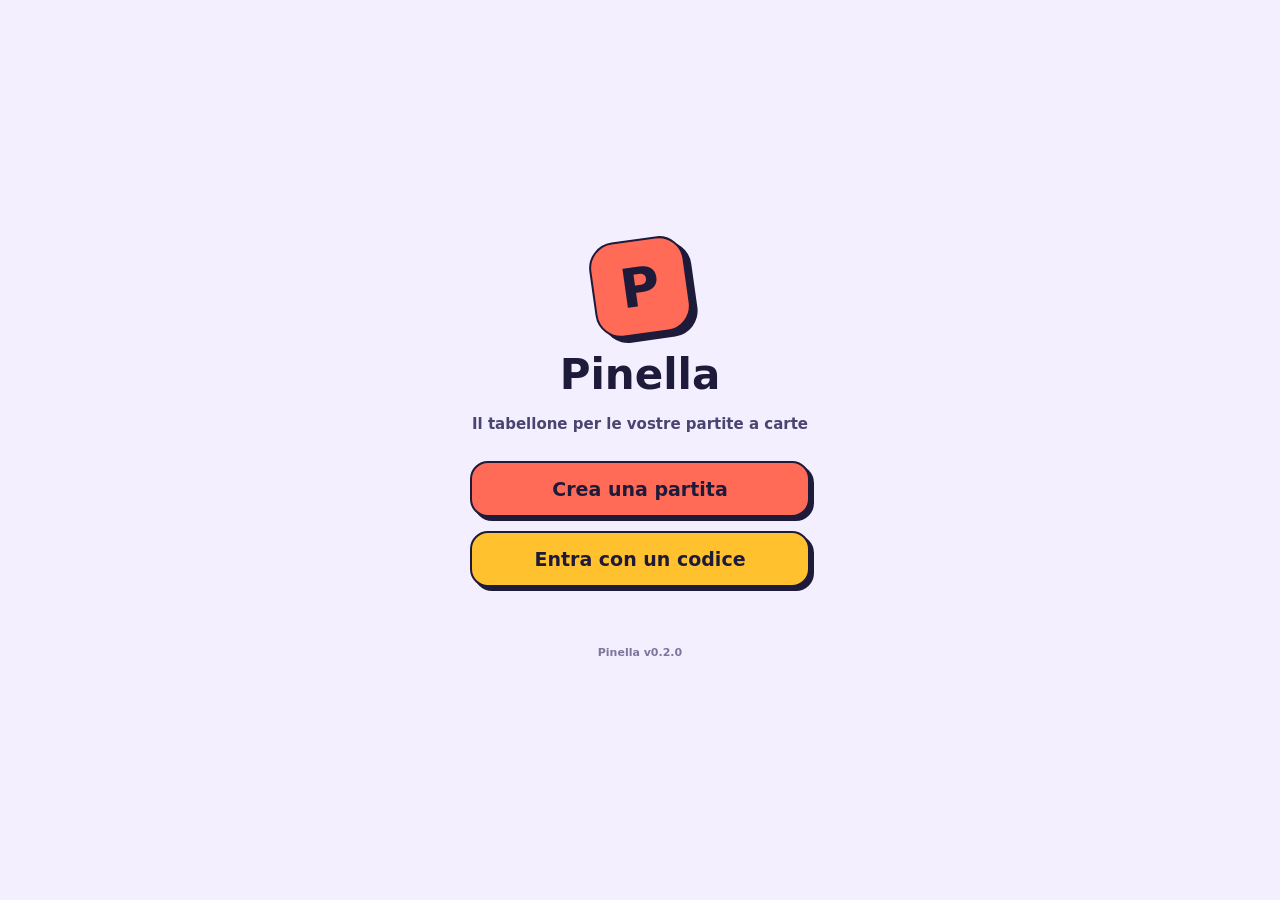
==== public/index.html @ 5d3e500c "Modalità 3 singoli e 4 singoli (#2) - Nuovi formati 3x1 e 4x1, accettati dalle API e proposti nella " ====
<!doctype html>
<html lang="it">
<head>
<meta charset="utf-8">
<meta name="viewport" content="width=device-width, initial-scale=1, viewport-fit=cover">
<meta http-equiv="Content-Security-Policy" content="default-src 'self'; script-src 'self'; style-src 'self' 'unsafe-inline' https://fonts.googleapis.com; font-src https://fonts.gstatic.com; img-src 'self' data:; connect-src 'self'; manifest-src 'self'; worker-src 'self'; base-uri 'self'; form-action 'none'; object-src 'none'">
<meta name="referrer" content="no-referrer">
<title>Pinella</title>
<meta name="description" content="Il tabellone per le partite a carte con amici e famiglia">
<meta name="theme-color" content="#F3EFFF">
<meta name="mobile-web-app-capable" content="yes">
<meta name="apple-mobile-web-app-capable" content="yes">
<meta name="apple-mobile-web-app-status-bar-style" content="default">
<meta name="apple-mobile-web-app-title" content="Pinella">
<link rel="manifest" href="manifest.webmanifest">
<link rel="icon" type="image/png" href="icons/icon-192.png">
<link rel="apple-touch-icon" href="icons/apple-touch-icon.png">
<link rel="preconnect" href="https://fonts.googleapis.com">
<link rel="stylesheet" href="https://fonts.googleapis.com/css2?family=Fredoka:wght@500;600;700&family=Nunito:wght@600;700;800&display=swap">
<link rel="stylesheet" href="app.css?v=0.2.0">
</head>
<body>
<main id="app" aria-live="polite"><div class="ph center"><p class="lbl">Caricamento…</p></div></main>
<noscript><p style="padding:24px;font-family:sans-serif">Pinella ha bisogno di JavaScript attivo.</p></noscript>
<script src="vendor/qrcode.js?v=0.2.0"></script>
<script src="app.js?v=0.2.0"></script>
</body>
</html>
---- public/app.css ----
/* Pinella – telefoni chiari e giocosi, tabellone scuro da tavolo */
:root{
  --ink:#1E1B3A; --lilac:#F3EFFF; --paper:#FFFFFF; --muted:#4A4570; --line:#D3CBEF;
  --night:#17132E; --night-2:#241E45; --night-3:#3A3363; --soft:#C9C3EA; --danger:#B23A28; --ok:#0F7A6E;
  --coral:#FF6B57; --teal:#18C2B0; --sun:#FFC22E; --lav:#A48BFF; --sky:#3AA0FF; --pink:#FF8FC7;
  --display:'Fredoka','Trebuchet MS',system-ui,sans-serif;
  --body:'Nunito',system-ui,-apple-system,'Segoe UI',sans-serif;
  color-scheme:light;
}
*{box-sizing:border-box}
html,body{margin:0;min-height:100%}
body{background:var(--lilac);color:var(--ink);font-family:var(--body);font-size:15px;-webkit-tap-highlight-color:transparent;overscroll-behavior:none}
body.dark{background:var(--night)}
button{font-family:inherit;cursor:pointer;color:inherit}
button:focus-visible,input:focus-visible{outline:3px solid var(--sky);outline-offset:2px}
button[disabled]{cursor:not-allowed}

/* ---------- schermate telefono ---------- */
.ph{min-height:100vh;min-height:100dvh;max-width:520px;margin:0 auto;display:flex;flex-direction:column;gap:12px;
  padding:max(18px,env(safe-area-inset-top)) max(18px,env(safe-area-inset-right)) max(20px,env(safe-area-inset-bottom)) max(18px,env(safe-area-inset-left))}
.ph.center{justify-content:center;align-items:center;text-align:center}
.lbl{margin:0;font:800 12px var(--body);letter-spacing:1px;text-transform:uppercase;color:var(--muted)}
.h1{margin:0;font:700 28px/1.05 var(--display);text-wrap:balance}
.row{display:flex;align-items:center;gap:8px}
.between{justify-content:space-between}
.wrap{flex-wrap:wrap}
.grow{flex:1 1 auto}
.stack{display:flex;flex-direction:column;gap:7px}
.card{background:var(--paper);border:2px solid var(--ink);border-radius:20px;box-shadow:4px 4px 0 var(--ink)}
.btn{font:700 19px var(--display);min-height:56px;padding:0 18px;border-radius:18px;border:2px solid var(--ink);box-shadow:4px 4px 0 var(--ink);color:var(--ink);background:var(--coral);flex-shrink:0;width:100%}
.btn:active{transform:translate(2px,2px);box-shadow:2px 2px 0 var(--ink)}
.btn[disabled]{opacity:.45;transform:none}
.btn.sun{background:var(--sun)} .btn.teal{background:var(--teal)} .btn.paper{background:var(--paper)}
.btn2{min-height:42px;padding:0 13px;border-radius:13px;border:2px solid var(--ink);background:var(--paper);font:800 14px var(--body);color:var(--ink)}
.btn2.ghost{border-style:dashed;border-color:var(--muted);background:transparent}
.link{background:none;border:none;padding:8px;font:800 14px var(--body);color:var(--muted);text-decoration:underline;text-underline-offset:3px}
.input{height:52px;border-radius:16px;border:2px solid var(--ink);background:var(--paper);padding:0 14px;font:600 19px var(--display);color:var(--ink);width:100%;min-width:0}
.input.code{text-transform:uppercase;letter-spacing:10px;text-align:center;font-size:30px;height:64px}
.err{color:var(--danger);font-weight:800;font-size:14px;margin:0;min-height:19px}
.notice{background:var(--sun);border:2px solid var(--ink);border-radius:14px;padding:8px 12px;font-weight:800;font-size:14px}
.small{font-size:13px;font-weight:800;color:var(--muted)}
.sr{position:absolute;left:-9999px}
.logo{width:40px;height:40px;border-radius:12px;background:var(--coral);border:2px solid var(--ink);box-shadow:3px 3px 0 var(--ink);transform:rotate(-8deg);display:grid;place-items:center;font:700 22px var(--display);color:var(--ink);flex-shrink:0}
.logo.big{width:96px;height:96px;border-radius:26px;font-size:54px;box-shadow:6px 6px 0 var(--ink)}
.offline{position:fixed;z-index:50;top:max(8px,env(safe-area-inset-top));left:50%;transform:translateX(-50%);background:var(--ink);color:#fff;font-weight:800;font-size:13px;padding:7px 14px;border-radius:14px}
.offline.update{display:flex;align-items:center;gap:10px;white-space:nowrap}
.offline.update button{border:0;border-radius:10px;padding:5px 10px;background:#FFC22E;color:#000;font:800 13px var(--body);cursor:pointer}
.ver{margin:4px 0 0;text-align:center;font-size:11px;font-weight:700;color:var(--muted);opacity:.7}

.fmts{display:grid;grid-template-columns:repeat(4,minmax(0,1fr));gap:8px}
.fmt{display:flex;flex-direction:column;align-items:center;gap:6px;padding:10px 4px;min-height:66px;border-radius:16px;border:2px solid var(--ink);background:transparent;font:600 16px var(--display)}
.fmt.on{background:var(--paper);box-shadow:4px 4px 0 var(--ink)}
.grps{display:flex;gap:4px;min-height:13px;align-items:center}
.grp{display:flex;gap:2px;padding:3px;border-radius:7px}
.grp i{width:7px;height:7px;border-radius:4px;background:var(--ink)}
.stepper{display:flex;align-items:center;gap:8px;padding:6px}
.stepper button{width:48px;height:48px;border-radius:14px;border:none;background:var(--lilac);font:800 24px var(--body)}
.stepper b{flex:1;text-align:center;font:700 34px var(--display)}
.pills{display:flex;gap:6px;flex-wrap:wrap}
.pill{height:36px;padding:0 14px;border-radius:18px;border:2px solid var(--ink);background:transparent;font:800 14px var(--body)}
.pill.on{background:var(--ink);color:#fff}
.trow{display:flex;align-items:center;gap:10px;background:var(--paper);border-radius:14px;padding:7px 10px;min-height:44px;border:2px solid transparent;width:100%;text-align:left;font:inherit}
button.trow.on{border-color:var(--ink);box-shadow:4px 4px 0 var(--ink)}
button.trow[disabled]{opacity:.5}
.sw{width:22px;height:22px;border-radius:7px;border:2px solid var(--ink);transform:rotate(-6deg);flex-shrink:0;display:inline-block}
.tname{font:600 17px var(--display)}
.chips{display:flex;flex-wrap:wrap;gap:5px;flex:1;min-width:0}
.pchip{min-height:28px;padding:0 10px;border-radius:14px;display:inline-flex;align-items:center;gap:5px;font:800 13px var(--body);background:var(--lilac);white-space:nowrap}
.pchip.master{background:var(--ink);color:#fff}
.pchip.free{background:transparent;border:2px dashed #8A84B0;color:var(--muted);min-height:24px}
.pchip .on{width:7px;height:7px;border-radius:4px;background:#2BB673}
.pchip .x{border:none;background:transparent;padding:0 0 0 2px;font:800 15px var(--body);line-height:1;color:var(--muted)}
.codebox{display:flex;gap:14px;align-items:center;padding:12px;flex-wrap:wrap;justify-content:center}
.codetiles{display:flex;gap:5px}
.codetiles span{width:40px;height:48px;border-radius:11px;border:2px solid var(--ink);display:grid;place-items:center;font:700 26px var(--display)}
.joinurl{font-size:12px;font-weight:700;color:var(--muted);word-break:break-all;user-select:all}
.check{display:flex;align-items:center;gap:10px;font-weight:800;font-size:15px}
.check input{width:22px;height:22px;accent-color:#5B3FD6;flex-shrink:0}

/* tastierino */
.display{display:flex;align-items:center;gap:10px;padding:10px 14px}
.sign{display:flex;background:var(--lilac);border-radius:13px;padding:4px;gap:4px}
.sign button{width:44px;height:44px;border-radius:10px;border:none;background:transparent;font:800 22px var(--body)}
.sign button.on{background:var(--teal)}
.sign button.on.neg{background:var(--coral)}
.num{flex:1;text-align:right;font:700 50px/1 var(--display);font-variant-numeric:tabular-nums}
.num.placeholder{color:#B5AFD3}
.keys{display:grid;grid-template-columns:repeat(3,minmax(0,1fr));gap:8px}
.keys button{height:clamp(46px,7.2vh,58px);border-radius:15px;border:2px solid var(--ink);background:var(--paper);font:600 25px var(--display)}
.keys button.alt{background:#E4DEFF}
.keys button:active{background:#E4DEFF}
.status{display:flex;flex-direction:column;gap:5px}
.status div{display:flex;align-items:center;gap:9px;font-size:14px;font-weight:800}
.status .ok{color:var(--ok)} .status .wait{color:var(--muted)}
.mini{display:flex;align-items:center;gap:10px;background:var(--paper);border-radius:16px;padding:9px 12px}
.mini b{font:700 22px var(--display)}
.sent{background:var(--paper);border-radius:14px;padding:10px 12px;font-weight:800;font-size:14px;text-align:center}

/* facce */
.av{border-radius:30%;border:3px solid;display:grid;place-items:center;flex-shrink:0}
.avw{display:flex;flex-direction:column;align-items:center;gap:2px;min-width:0}
.avw span{font-size:12px;font-weight:800;color:var(--soft);max-width:72px;white-space:nowrap;overflow:hidden;text-overflow:ellipsis}

/* ---------- tabellone (844×390, scalato sullo schermo) ---------- */
.boardwrap{position:fixed;inset:0;background:var(--night);overflow:hidden;
  padding:env(safe-area-inset-top) env(safe-area-inset-right) env(safe-area-inset-bottom) env(safe-area-inset-left)}
.bd{position:absolute;left:50%;top:50%;width:844px;height:390px;transform-origin:center;padding:12px 16px;display:flex;flex-direction:column;gap:10px;color:#fff;background:var(--night)}
.bd-top{display:flex;align-items:center;gap:10px;height:34px;flex-shrink:0}
.bd-top .hand{font:700 21px var(--display)}
.bd-top .sub{font-size:14px;font-weight:700;color:var(--soft)}
.code-pill{font:700 13px var(--display);letter-spacing:2px;padding:3px 9px;border-radius:9px;background:var(--night-2);color:var(--soft)}
.bbtn{height:32px;padding:0 11px;border-radius:16px;border:2px solid var(--night-3);background:transparent;color:#fff;font:800 13px var(--body);display:inline-flex;align-items:center;gap:6px;white-space:nowrap}
.bbtn.primary{background:var(--sun);border-color:var(--sun);color:var(--ink)}
.bbtn.danger{border-color:var(--coral);color:#FFB3A8}
.bbtn.icon{width:32px;padding:0;justify-content:center}
.bd-mid{flex:1;min-height:0;position:relative}
.bd-bot{display:flex;align-items:center;gap:10px;height:30px;flex-shrink:0}
.stab{height:26px;padding:0 11px;border-radius:13px;border:none;background:var(--night-2);color:var(--soft);font:800 12px var(--body)}
.stab.on{background:#fff;color:var(--ink)}
.hdots{display:flex;align-items:center;gap:5px;font-size:12px;font-weight:800;color:var(--soft)}
.hdots i{width:12px;height:12px;border-radius:4px;border:2px solid}
.berr{background:var(--coral);color:var(--ink);font-weight:800;font-size:13px;padding:5px 11px;border-radius:10px;white-space:nowrap;overflow:hidden;text-overflow:ellipsis;max-width:380px}
.cards{display:grid;gap:12px;height:100%}
.tcard{position:relative;background:var(--night-2);border-radius:22px;border:3px solid var(--night-2);padding:12px 14px 11px;display:flex;flex-direction:column;gap:7px;min-width:0}
.badge{position:absolute;top:-11px;right:12px;background:var(--sun);color:var(--ink);font:700 13px var(--display);padding:3px 9px;border-radius:9px;border:2px solid var(--ink);transform:rotate(4deg);white-space:nowrap}
.badge.alt{background:var(--lav);transform:rotate(-3deg)}
.pos{font:700 25px var(--display)}
.ttl{font:600 20px var(--display);white-space:nowrap;overflow:hidden;text-overflow:ellipsis}
.avs{display:flex;gap:10px}
.score{display:flex;align-items:baseline;gap:8px}
.score b{font:700 50px/0.9 var(--display);font-variant-numeric:tabular-nums}
.delta{font-size:15px;font-weight:800}
.up{color:#7EE8DA} .down{color:#FF9A8A}
.bar{height:11px;border-radius:6px;background:var(--night-3);overflow:hidden}
.bar i{display:block;height:100%;border-radius:6px;transition:width .6s ease}
.gap{font-size:12px;font-weight:800;color:var(--soft)}
.rows{display:flex;flex-direction:column;gap:6px;height:100%}
.trow-b{flex:1;display:flex;align-items:center;gap:11px;background:var(--night-2);border-radius:16px;padding:0 14px 0 8px;min-height:0;border:2px solid var(--night-2)}
.trow-b .pos{width:24px;text-align:center;font-size:21px}
.trow-b .ttl{width:110px;font-size:18px}
.trow-b .bar{flex:1}
.trow-b .tot{width:66px;text-align:right;font:700 27px var(--display);font-variant-numeric:tabular-nums}
.trow-b .delta{width:46px;text-align:right;font-size:13px}
.trow-b .rb{font:700 11px var(--display);background:var(--sun);color:var(--ink);padding:2px 7px;border-radius:7px;white-space:nowrap}
.chart{width:100%;height:100%}
.htable{width:100%;border-collapse:separate;border-spacing:0 4px;font-variant-numeric:tabular-nums}
.htable th{font:800 12px var(--body);color:var(--soft);text-align:right;padding:0 10px}
.htable th:first-child,.htable td:first-child{text-align:left}
.htable td{background:var(--night-2);padding:5px 10px;text-align:right;font:600 17px var(--display)}
.htable td:first-child{border-radius:10px 0 0 10px;font:800 13px var(--body);color:var(--soft)}
.htable td:last-child{border-radius:0 10px 10px 0}
.htable tr.cur td{background:transparent;border:2px dashed var(--night-3);border-width:2px 0}
.htable tr.cur td:first-child{border-left-width:2px} .htable tr.cur td:last-child{border-right-width:2px}
.htable tr.tot td{background:var(--night-3);font-weight:700;font-size:19px}
.blank{height:100%;display:grid;place-items:center;color:var(--soft);font-weight:800;text-align:center}
.banner{position:absolute;left:50%;top:44%;transform:translate(-50%,-50%) rotate(-2deg);background:var(--sun);color:var(--ink);border:3px solid var(--ink);box-shadow:6px 6px 0 #000;border-radius:22px;padding:14px 26px;text-align:center;z-index:5;animation:bannerIn .45s cubic-bezier(.2,1.4,.4,1);white-space:nowrap}
.banner b{display:block;font:700 34px/1.05 var(--display)}
.banner span{font-weight:800;font-size:15px}
@keyframes bannerIn{from{transform:translate(-50%,-50%) rotate(-2deg) scale(.6);opacity:0}}
.entry{position:absolute;inset:0;background:var(--night);z-index:6;padding:12px 16px;display:flex;flex-direction:column;gap:10px}
.entry-body{flex:1;min-height:0;display:grid;grid-template-columns:240px minmax(0,1fr);gap:14px}
.tpick{display:flex;flex-direction:column;gap:6px;overflow:auto}
.tpick button{display:flex;align-items:center;gap:9px;min-height:40px;padding:0 11px;border-radius:13px;border:2px solid var(--night-3);background:var(--night-2);color:#fff;font:600 16px var(--display);text-align:left}
.tpick button.on{border-color:#fff}
.tpick em{margin-left:auto;font-style:normal;font:800 13px var(--body);color:var(--soft)}
.tpick em.done{color:#7EE8DA}
.epanel{background:var(--lilac);color:var(--ink);border-radius:20px;padding:10px;display:grid;grid-template-columns:minmax(0,1fr) 230px;gap:10px}
.epanel .keys{grid-template-columns:repeat(4,minmax(0,1fr));gap:6px}
.epanel .keys button{height:46px;font-size:22px}
.epanel .num{font-size:44px}
.epanel .btn{min-height:50px;font-size:17px}
.win{height:100%;display:flex;align-items:center;gap:34px;padding:0 20px;position:relative}
.confetti{position:absolute;border-radius:3px;animation:fall 2.8s ease-in-out infinite alternate}
@keyframes fall{to{transform:translateY(10px) rotate(40deg)}}
.win h3{margin:0;font:700 46px/1 var(--display)}
.finals{display:flex;flex-wrap:wrap;gap:7px}
.finals div{display:flex;align-items:center;gap:7px;background:var(--night-2);border-radius:13px;padding:6px 11px;font-weight:800;font-size:14px}
.finals b{font:700 19px var(--display)}
.rotate{position:absolute;left:50%;bottom:max(16px,env(safe-area-inset-bottom));transform:translateX(-50%);background:var(--sun);color:var(--ink);border:2px solid var(--ink);border-radius:16px;padding:10px 14px;font-weight:800;font-size:14px;display:flex;align-items:center;gap:10px;z-index:20;width:max-content;max-width:calc(100% - 32px)}
.rotate button{border:none;background:var(--ink);color:#fff;border-radius:10px;padding:6px 10px;font-weight:800}

@media (prefers-reduced-motion: reduce){ *{animation:none!important;transition:none!important} }
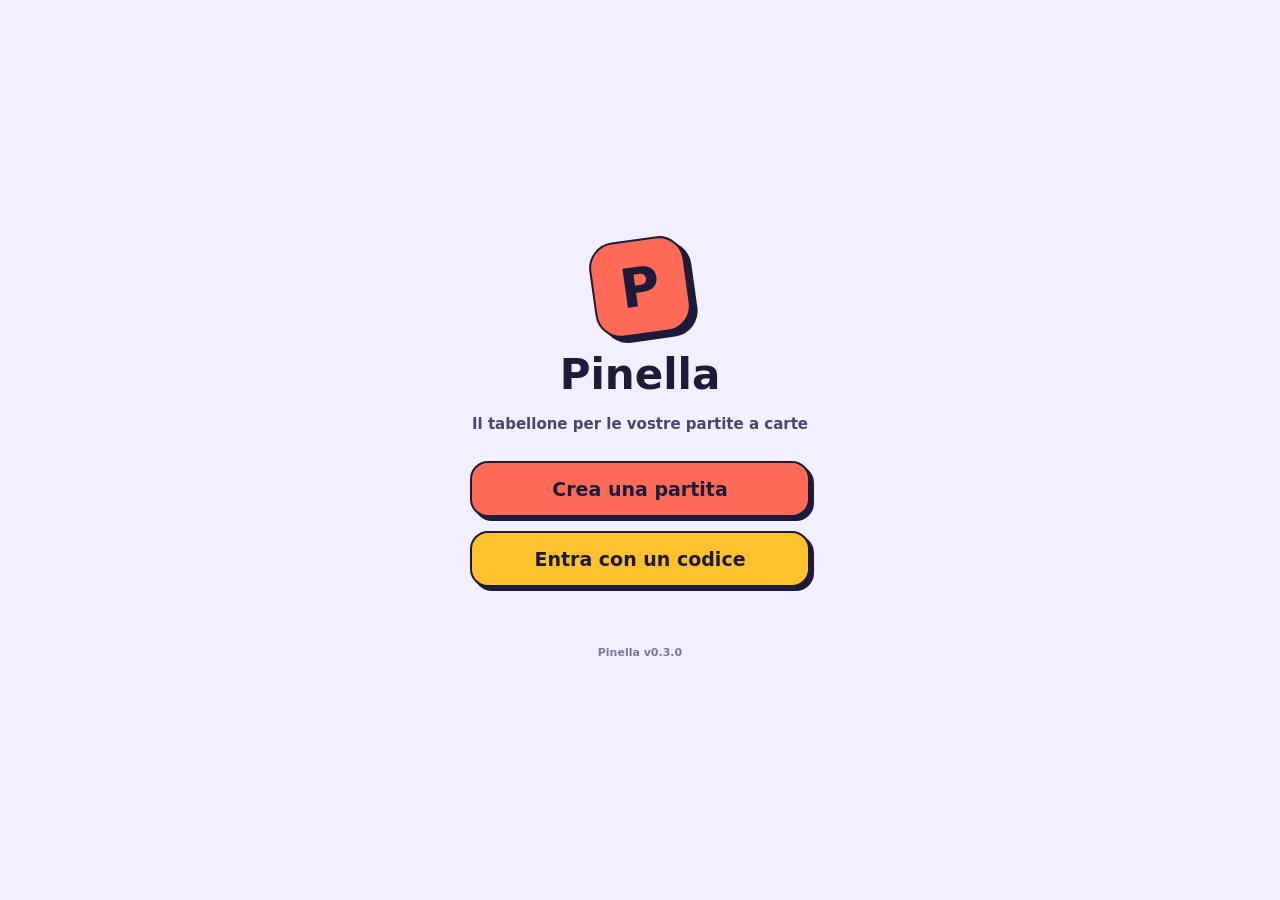
==== commit ae6705c0: "Chiusura automatica dell'inserimento punti (#3) Quando la mano su cui si sta lavorando si chiude per" ====
--- a/public/index.html
+++ b/public/index.html
@@ -17,12 +17,12 @@
 <link rel="apple-touch-icon" href="icons/apple-touch-icon.png">
 <link rel="preconnect" href="https://fonts.googleapis.com">
 <link rel="stylesheet" href="https://fonts.googleapis.com/css2?family=Fredoka:wght@500;600;700&family=Nunito:wght@600;700;800&display=swap">
-<link rel="stylesheet" href="app.css?v=0.2.0">
+<link rel="stylesheet" href="app.css?v=0.3.0">
 </head>
 <body>
 <main id="app" aria-live="polite"><div class="ph center"><p class="lbl">Caricamento…</p></div></main>
 <noscript><p style="padding:24px;font-family:sans-serif">Pinella ha bisogno di JavaScript attivo.</p></noscript>
-<script src="vendor/qrcode.js?v=0.2.0"></script>
-<script src="app.js?v=0.2.0"></script>
+<script src="vendor/qrcode.js?v=0.3.0"></script>
+<script src="app.js?v=0.3.0"></script>
 </body>
 </html>
--- a/public/app.css
+++ b/public/app.css
@@ -43,6 +43,8 @@
 .logo{width:40px;height:40px;border-radius:12px;background:var(--coral);border:2px solid var(--ink);box-shadow:3px 3px 0 var(--ink);transform:rotate(-8deg);display:grid;place-items:center;font:700 22px var(--display);color:var(--ink);flex-shrink:0}
 .logo.big{width:96px;height:96px;border-radius:26px;font-size:54px;box-shadow:6px 6px 0 var(--ink)}
 .offline{position:fixed;z-index:50;top:max(8px,env(safe-area-inset-top));left:50%;transform:translateX(-50%);background:var(--ink);color:#fff;font-weight:800;font-size:13px;padding:7px 14px;border-radius:14px}
+.offline.toast{white-space:normal;text-align:center;width:max-content;max-width:calc(100vw - 32px);background:#FFC22E;color:#000}
+body.dark .offline.toast{top:auto;bottom:max(10px,env(safe-area-inset-bottom))}
 .offline.update{display:flex;align-items:center;gap:10px;white-space:nowrap}
 .offline.update button{border:0;border-radius:10px;padding:5px 10px;background:#FFC22E;color:#000;font:800 13px var(--body);cursor:pointer}
 .ver{margin:4px 0 0;text-align:center;font-size:11px;font-weight:700;color:var(--muted);opacity:.7}
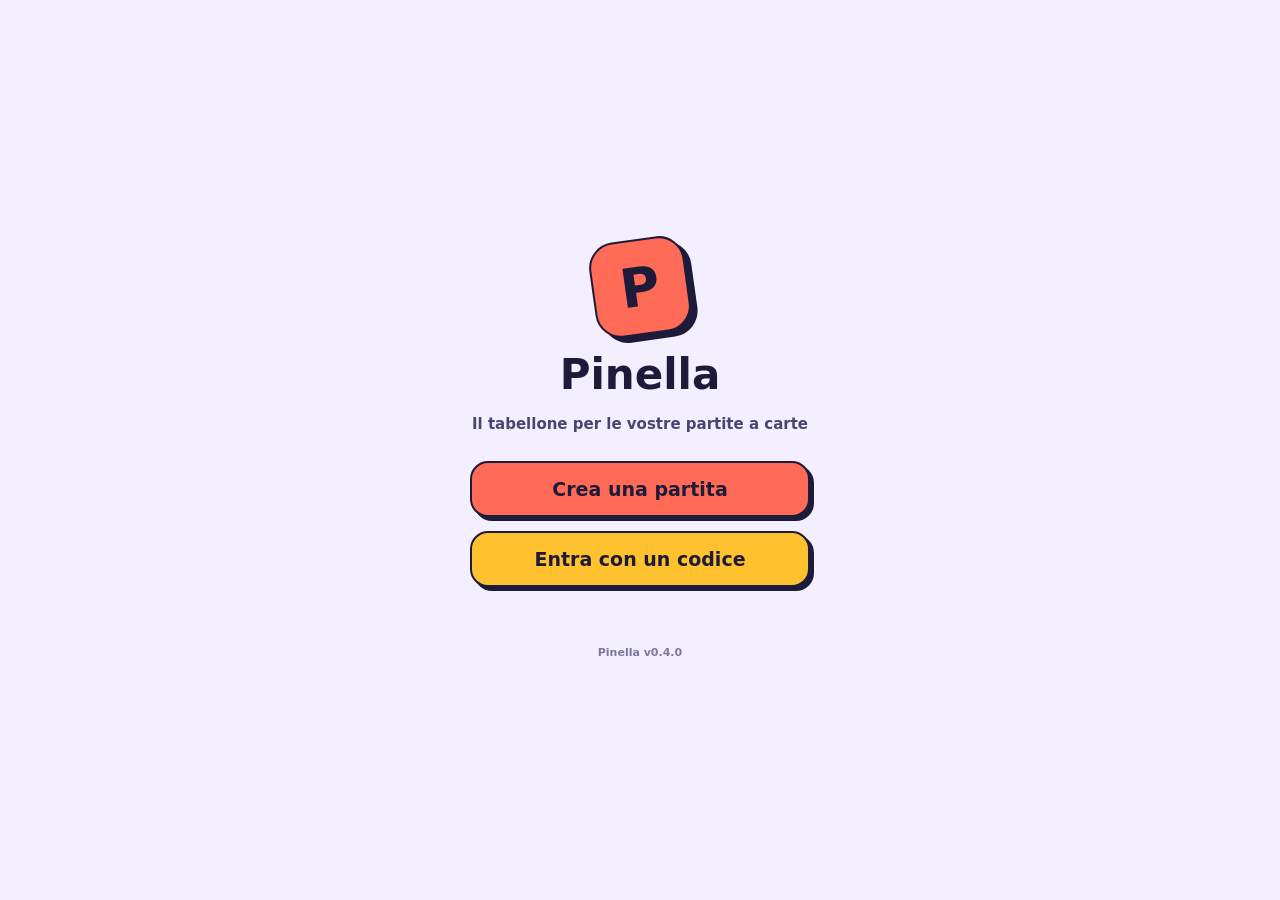
==== commit f8219e83: "Turni del mazziere (#4) - Il master sceglie in sala d'attesa chi dà le carte nella prima mano   (la " ====
--- a/public/index.html
+++ b/public/index.html
@@ -17,12 +17,12 @@
 <link rel="apple-touch-icon" href="icons/apple-touch-icon.png">
 <link rel="preconnect" href="https://fonts.googleapis.com">
 <link rel="stylesheet" href="https://fonts.googleapis.com/css2?family=Fredoka:wght@500;600;700&family=Nunito:wght@600;700;800&display=swap">
-<link rel="stylesheet" href="app.css?v=0.3.0">
+<link rel="stylesheet" href="app.css?v=0.4.0">
 </head>
 <body>
 <main id="app" aria-live="polite"><div class="ph center"><p class="lbl">Caricamento…</p></div></main>
 <noscript><p style="padding:24px;font-family:sans-serif">Pinella ha bisogno di JavaScript attivo.</p></noscript>
-<script src="vendor/qrcode.js?v=0.3.0"></script>
-<script src="app.js?v=0.3.0"></script>
+<script src="vendor/qrcode.js?v=0.4.0"></script>
+<script src="app.js?v=0.4.0"></script>
 </body>
 </html>
--- a/public/app.css
+++ b/public/app.css
@@ -182,3 +182,16 @@
 .rotate button{border:none;background:var(--ink);color:#fff;border-radius:10px;padding:6px 10px;font-weight:800}
 
 @media (prefers-reduced-motion: reduce){ *{animation:none!important;transition:none!important} }
+
+/* Mazziere (issue #4) */
+.dpill{display:inline-flex;align-items:center;gap:6px}
+.dpill .sw{transform:none;border-radius:4px}
+.deal{display:flex;align-items:center;gap:8px;background:var(--paper);border-radius:14px;padding:8px 12px;font-size:14px;font-weight:700;color:var(--muted)}
+.deal b{color:var(--ink)}
+.deal.me{background:var(--sun);color:var(--ink);font-size:15px}
+.dealer{display:flex;align-items:center;gap:6px;height:26px;padding:0 11px;border-radius:13px;border:none;background:var(--night-2);color:var(--soft);font:800 12px var(--body);white-space:nowrap}
+.dealer b{font-weight:800}
+.dealer .nx{opacity:.7;font-weight:700}
+.dhint{margin:0;color:var(--soft);font-size:13px;font-weight:700}
+.dlist{display:grid;grid-template-columns:repeat(3,minmax(0,1fr));gap:8px;align-content:start}
+.banner em{display:flex;align-items:center;justify-content:center;gap:6px;margin-top:6px;font-style:normal;font-weight:800;font-size:15px}
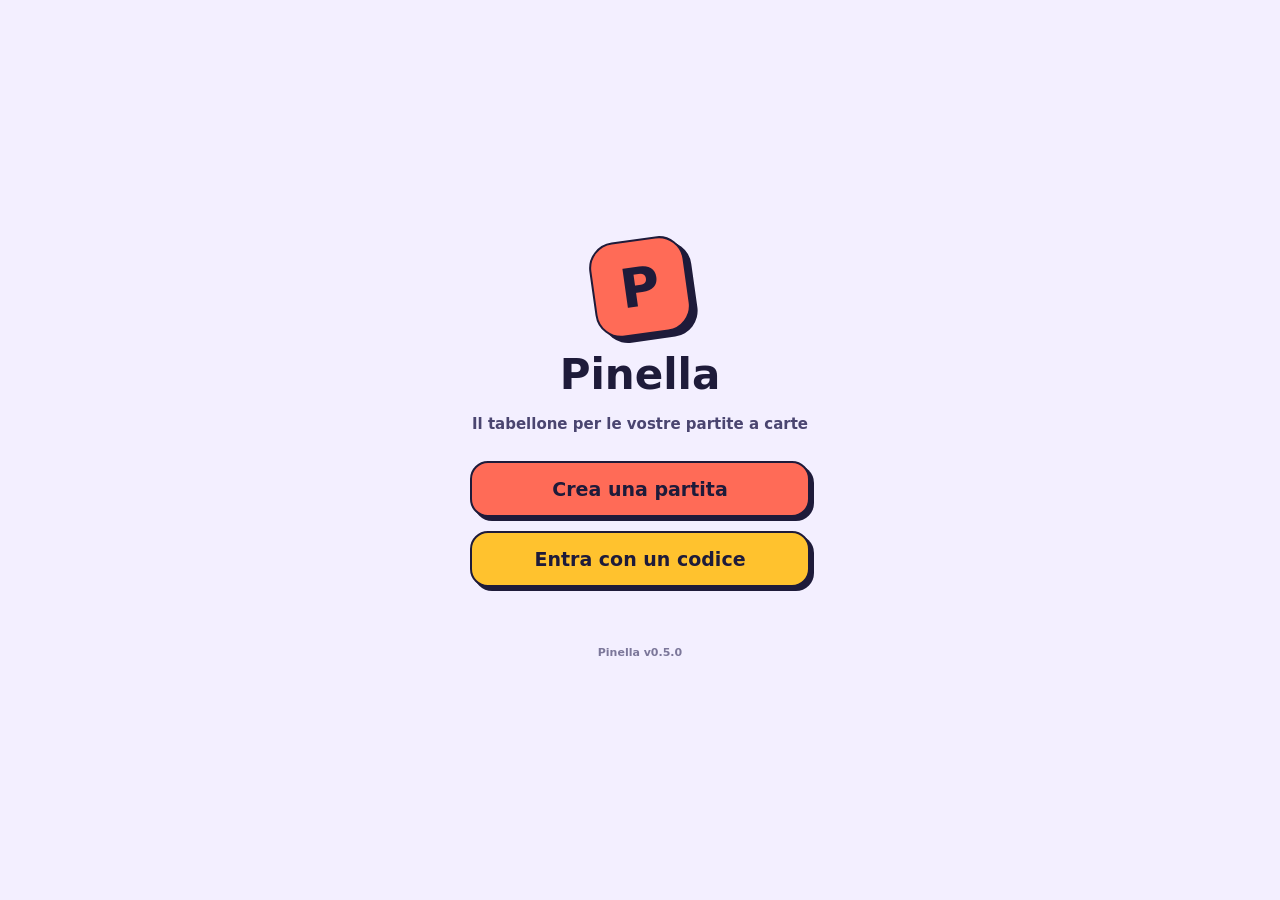
==== commit f1c23a9a: "Pausa del carosello del tabellone (#5) - Pulsante pausa/riprendi accanto alle schede; la pausa è ric" ====
--- a/public/index.html
+++ b/public/index.html
@@ -17,12 +17,12 @@
 <link rel="apple-touch-icon" href="icons/apple-touch-icon.png">
 <link rel="preconnect" href="https://fonts.googleapis.com">
 <link rel="stylesheet" href="https://fonts.googleapis.com/css2?family=Fredoka:wght@500;600;700&family=Nunito:wght@600;700;800&display=swap">
-<link rel="stylesheet" href="app.css?v=0.4.0">
+<link rel="stylesheet" href="app.css?v=0.5.0">
 </head>
 <body>
 <main id="app" aria-live="polite"><div class="ph center"><p class="lbl">Caricamento…</p></div></main>
 <noscript><p style="padding:24px;font-family:sans-serif">Pinella ha bisogno di JavaScript attivo.</p></noscript>
-<script src="vendor/qrcode.js?v=0.4.0"></script>
-<script src="app.js?v=0.4.0"></script>
+<script src="vendor/qrcode.js?v=0.5.0"></script>
+<script src="app.js?v=0.5.0"></script>
 </body>
 </html>
--- a/public/app.css
+++ b/public/app.css
@@ -195,3 +195,11 @@
 .dhint{margin:0;color:var(--soft);font-size:13px;font-weight:700}
 .dlist{display:grid;grid-template-columns:repeat(3,minmax(0,1fr));gap:8px;align-content:start}
 .banner em{display:flex;align-items:center;justify-content:center;gap:6px;margin-top:6px;font-style:normal;font-weight:800;font-size:15px}
+
+/* Carosello: avanzamento e pausa (issue #5) */
+.stab{position:relative;overflow:hidden}
+.sprog{position:absolute;left:0;bottom:0;height:3px;width:100%;background:var(--sun);transform-origin:left;transform:scaleX(0);animation:sprog linear forwards}
+@keyframes sprog{to{transform:scaleX(1)}}
+.spause{width:26px;padding:0;display:grid;place-items:center}
+.spause.on{background:var(--sun);color:var(--ink)}
+@media (prefers-reduced-motion:reduce){.sprog{display:none}}
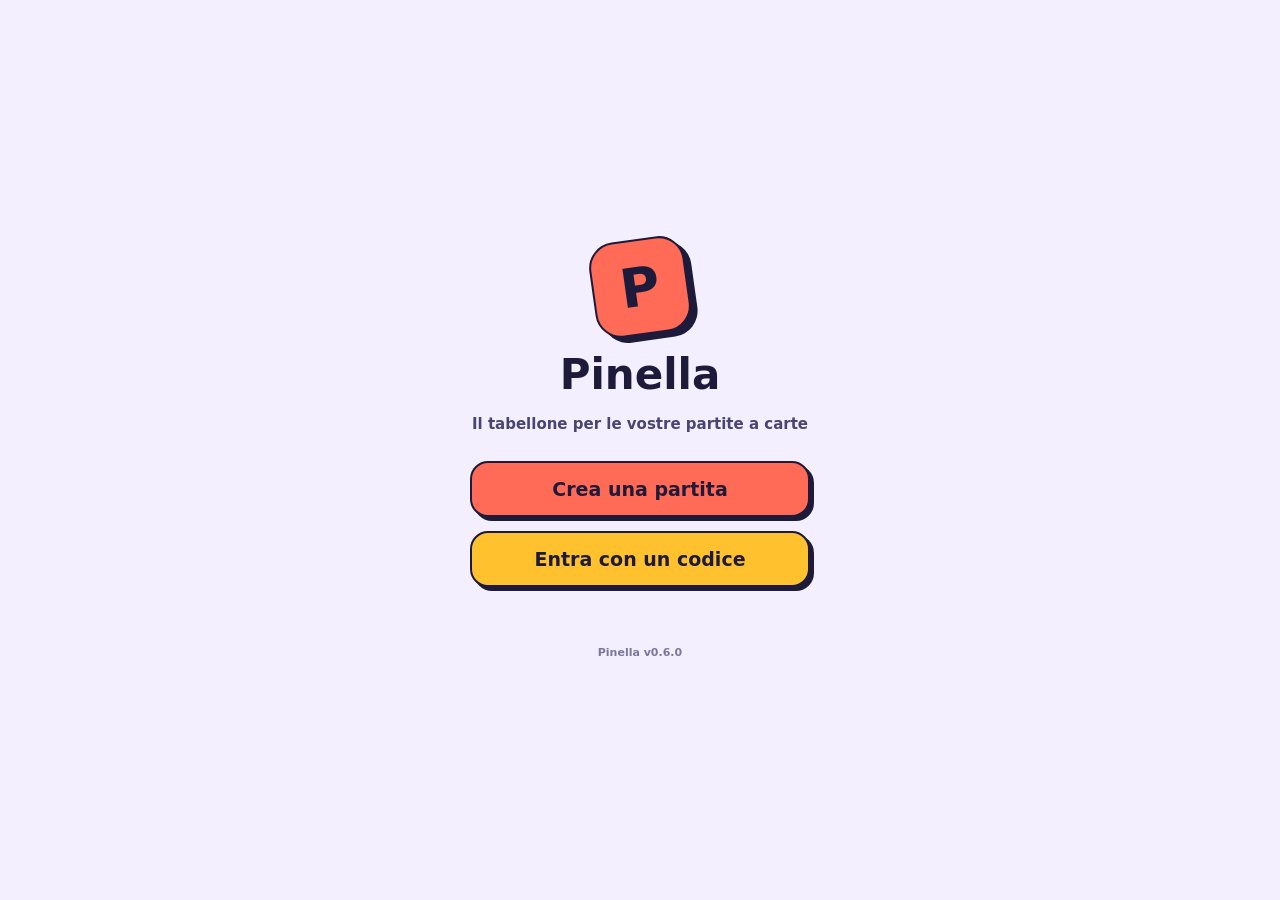
==== commit 5eb7211a: "Timer della mano in corso (#6) - /state espone current_hand.elapsed_s, calcolato dal database: il ti" ====
--- a/public/index.html
+++ b/public/index.html
@@ -17,12 +17,12 @@
 <link rel="apple-touch-icon" href="icons/apple-touch-icon.png">
 <link rel="preconnect" href="https://fonts.googleapis.com">
 <link rel="stylesheet" href="https://fonts.googleapis.com/css2?family=Fredoka:wght@500;600;700&family=Nunito:wght@600;700;800&display=swap">
-<link rel="stylesheet" href="app.css?v=0.5.0">
+<link rel="stylesheet" href="app.css?v=0.6.0">
 </head>
 <body>
 <main id="app" aria-live="polite"><div class="ph center"><p class="lbl">Caricamento…</p></div></main>
 <noscript><p style="padding:24px;font-family:sans-serif">Pinella ha bisogno di JavaScript attivo.</p></noscript>
-<script src="vendor/qrcode.js?v=0.5.0"></script>
-<script src="app.js?v=0.5.0"></script>
+<script src="vendor/qrcode.js?v=0.6.0"></script>
+<script src="app.js?v=0.6.0"></script>
 </body>
 </html>
--- a/public/app.css
+++ b/public/app.css
@@ -203,3 +203,10 @@
 .spause{width:26px;padding:0;display:grid;place-items:center}
 .spause.on{background:var(--sun);color:var(--ink)}
 @media (prefers-reduced-motion:reduce){.sprog{display:none}}
+
+/* Timer della mano (issue #6) */
+.timer{display:inline-flex;align-items:center;gap:4px;font-variant-numeric:tabular-nums}
+.timer b{font-weight:800}
+.bd-top .timer{font:700 15px var(--body);color:var(--sun);padding:3px 9px;border-radius:9px;background:var(--night-2)}
+.timer.lbltimer{margin-left:6px;letter-spacing:0;color:var(--muted)}
+.timer.lbltimer svg{width:12px;height:12px}
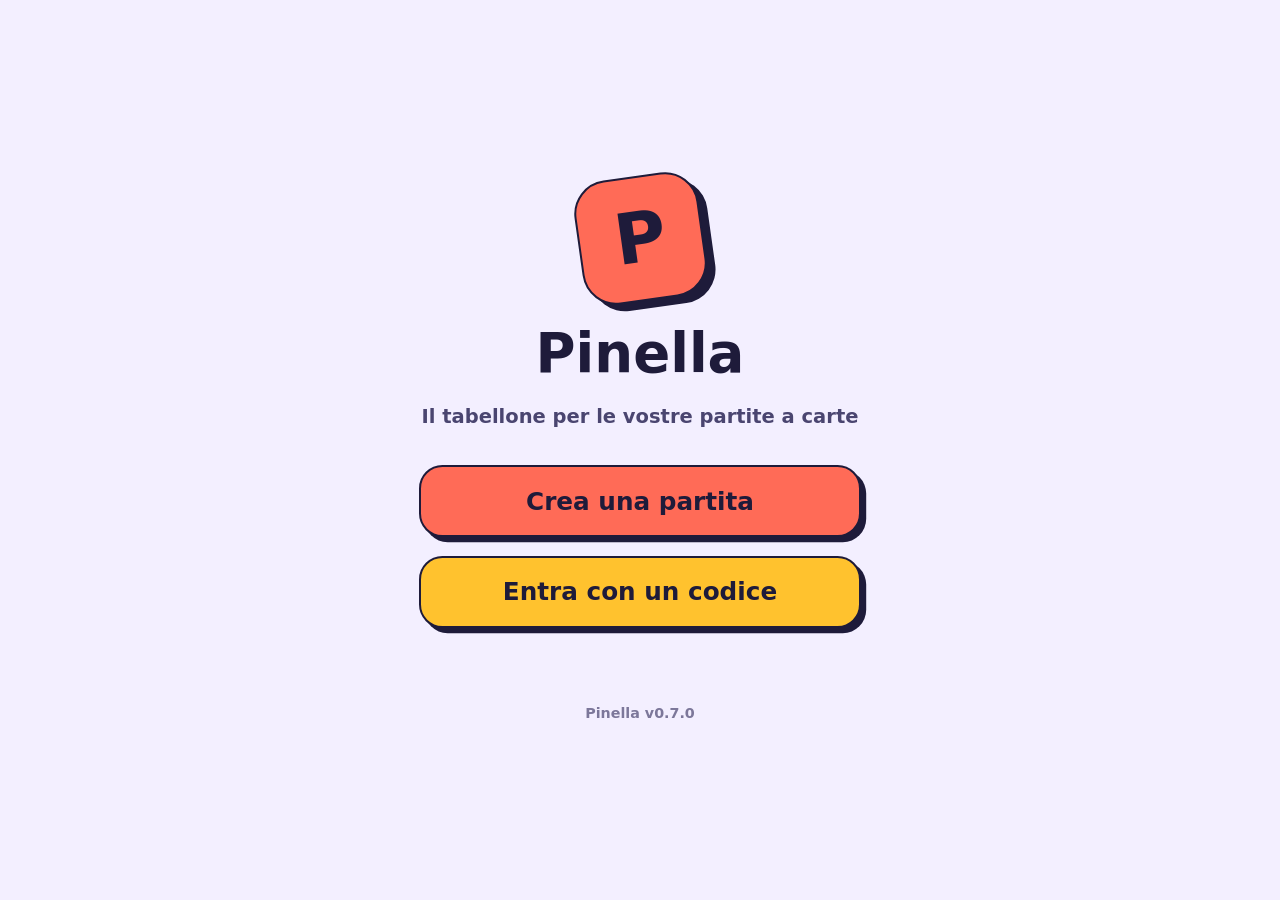
==== commit feb6f1f5: "Visualizzazione verticale e ottimizzazione per tablet (#7) Tabellone - La tela si adatta alla forma " ====
--- a/public/index.html
+++ b/public/index.html
@@ -17,12 +17,12 @@
 <link rel="apple-touch-icon" href="icons/apple-touch-icon.png">
 <link rel="preconnect" href="https://fonts.googleapis.com">
 <link rel="stylesheet" href="https://fonts.googleapis.com/css2?family=Fredoka:wght@500;600;700&family=Nunito:wght@600;700;800&display=swap">
-<link rel="stylesheet" href="app.css?v=0.6.0">
+<link rel="stylesheet" href="app.css?v=0.7.0">
 </head>
 <body>
 <main id="app" aria-live="polite"><div class="ph center"><p class="lbl">Caricamento…</p></div></main>
 <noscript><p style="padding:24px;font-family:sans-serif">Pinella ha bisogno di JavaScript attivo.</p></noscript>
-<script src="vendor/qrcode.js?v=0.6.0"></script>
-<script src="app.js?v=0.6.0"></script>
+<script src="vendor/qrcode.js?v=0.7.0"></script>
+<script src="app.js?v=0.7.0"></script>
 </body>
 </html>
--- a/public/app.css
+++ b/public/app.css
@@ -103,7 +103,7 @@
 .avw{display:flex;flex-direction:column;align-items:center;gap:2px;min-width:0}
 .avw span{font-size:12px;font-weight:800;color:var(--soft);max-width:72px;white-space:nowrap;overflow:hidden;text-overflow:ellipsis}
 
-/* ---------- tabellone (844×390, scalato sullo schermo) ---------- */
+/* ---------- tabellone: tela scalata sullo schermo (844×390 in orizzontale, 400×640 in verticale, allungata sulla forma dello schermo) ---------- */
 .boardwrap{position:fixed;inset:0;background:var(--night);overflow:hidden;
   padding:env(safe-area-inset-top) env(safe-area-inset-right) env(safe-area-inset-bottom) env(safe-area-inset-left)}
 .bd{position:absolute;left:50%;top:50%;width:844px;height:390px;transform-origin:center;padding:12px 16px;display:flex;flex-direction:column;gap:10px;color:#fff;background:var(--night)}
@@ -139,8 +139,8 @@
 .rows{display:flex;flex-direction:column;gap:6px;height:100%}
 .trow-b{flex:1;display:flex;align-items:center;gap:11px;background:var(--night-2);border-radius:16px;padding:0 14px 0 8px;min-height:0;border:2px solid var(--night-2)}
 .trow-b .pos{width:24px;text-align:center;font-size:21px}
-.trow-b .ttl{width:110px;font-size:18px}
-.trow-b .bar{flex:1}
+.trow-b .ttl{width:110px;font-size:18px;flex-shrink:0}
+.trow-b .bar{flex:1;min-width:30px}
 .trow-b .tot{width:66px;text-align:right;font:700 27px var(--display);font-variant-numeric:tabular-nums}
 .trow-b .delta{width:46px;text-align:right;font-size:13px}
 .trow-b .rb{font:700 11px var(--display);background:var(--sun);color:var(--ink);padding:2px 7px;border-radius:7px;white-space:nowrap}
@@ -178,8 +178,6 @@
 .finals{display:flex;flex-wrap:wrap;gap:7px}
 .finals div{display:flex;align-items:center;gap:7px;background:var(--night-2);border-radius:13px;padding:6px 11px;font-weight:800;font-size:14px}
 .finals b{font:700 19px var(--display)}
-.rotate{position:absolute;left:50%;bottom:max(16px,env(safe-area-inset-bottom));transform:translateX(-50%);background:var(--sun);color:var(--ink);border:2px solid var(--ink);border-radius:16px;padding:10px 14px;font-weight:800;font-size:14px;display:flex;align-items:center;gap:10px;z-index:20;width:max-content;max-width:calc(100% - 32px)}
-.rotate button{border:none;background:var(--ink);color:#fff;border-radius:10px;padding:6px 10px;font-weight:800}
 
 @media (prefers-reduced-motion: reduce){ *{animation:none!important;transition:none!important} }
 
@@ -210,3 +208,108 @@
 .bd-top .timer{font:700 15px var(--body);color:var(--sun);padding:3px 9px;border-radius:9px;background:var(--night-2)}
 .timer.lbltimer{margin-left:6px;letter-spacing:0;color:var(--muted)}
 .timer.lbltimer svg{width:12px;height:12px}
+
+/* ===================================================================
+   Layout adattivo: tabellone verticale, telefoni in orizzontale, tablet (issue #7)
+   =================================================================== */
+.bd-title,.bd-actions,.bd-tabs{display:flex;align-items:center;gap:10px;min-width:0}
+.chartbox{width:100%;height:100%}
+.chart{display:block}
+.win{overflow:hidden}
+/* righe della classifica: avatar di tutti i giocatori, nomi sotto la squadra */
+.trow-b{position:relative}
+.ravs{display:flex;flex-shrink:0}
+.ravs .av+.av{margin-left:-12px}
+.rmain{flex:1;display:flex;align-items:center;gap:11px;min-width:0}
+.rnames{display:block;font:800 11px var(--body);color:var(--soft);overflow:hidden;text-overflow:ellipsis}
+.rnum{display:flex;align-items:baseline}
+
+/* ---- tabellone in verticale: classifica sopra, carosello (Andamento / Mani) sotto ---- */
+.bd.portrait{padding:12px}
+.bd.portrait .bd-top{flex-wrap:wrap;height:auto;row-gap:8px}
+.bd.portrait .bd-top>.grow,.bd.portrait .bd-bot>.grow{display:none}
+.bd.portrait .bd-title{width:100%;flex-wrap:wrap;row-gap:4px}
+.bd.portrait .bd-actions{width:100%;justify-content:space-between}
+.bd.portrait .bd-mid{display:flex;flex-direction:column;gap:10px}
+.bd.portrait .pstand{flex:0 0 auto}
+.bd.portrait .pcar{flex:1;min-height:110px;position:relative}
+.bd.portrait .rows{height:auto}
+.bd.portrait .trow-b{flex:0 0 auto;height:60px;padding:0 12px 0 8px;gap:9px}
+.bd.portrait .rows.few .trow-b{height:78px}
+.bd.portrait .rows.n4 .trow-b{height:62px}
+.bd.portrait .rows.n5 .trow-b{height:52px}
+.bd.portrait .rows.n6 .trow-b{height:46px}
+.bd.portrait .rows.n5 .trow-b .tot,.bd.portrait .rows.n6 .trow-b .tot{font-size:22px}
+.bd.portrait .rmain{flex-direction:column;align-items:stretch;gap:6px}
+.bd.portrait .trow-b .ttl{width:auto}
+.bd.portrait .rnum{flex-direction:column;align-items:flex-end;gap:1px}
+.bd.portrait .trow-b .tot{width:auto;font-size:26px}
+.bd.portrait .rows.few .trow-b .tot{font-size:34px}
+.bd.portrait .trow-b .delta{width:auto}
+.bd.portrait .trow-b .rb{position:absolute;top:-8px;right:56px;transform:rotate(3deg);border:2px solid var(--ink)}
+.bd.portrait .bd-bot{flex-wrap:wrap;height:auto;row-gap:7px}
+.bd.portrait .dealer{margin-left:auto}
+.bd.portrait .banner{white-space:normal;width:max-content;max-width:88%;padding:12px 18px}
+.bd.portrait .banner b{font-size:30px}
+/* pannello punti e mazziere in colonna */
+.bd.portrait .entry{padding:12px}
+.bd.portrait .entry-body{grid-template-columns:minmax(0,1fr);grid-template-rows:auto minmax(0,1fr);gap:10px}
+.bd.portrait .tpick{display:grid;grid-template-columns:1fr 1fr;max-height:140px}
+.bd.portrait .tpick em{font-size:12px}
+.bd.portrait .epanel{display:flex;flex-direction:column;gap:8px}
+.bd.portrait .epanel>div:first-child{display:contents}
+.bd.portrait .epanel>div:first-child>.grow{display:none}
+.bd.portrait .epanel .keys{order:1;flex:1;grid-template-rows:repeat(3,minmax(0,1fr))}
+.bd.portrait .epanel .keys button{height:auto;min-height:44px}
+.bd.portrait .epanel .btn{order:2}
+.bd.portrait .dlist{grid-template-columns:1fr 1fr}
+/* schermata finale in colonna */
+.bd.portrait .win{flex-direction:column;justify-content:center;gap:20px;padding:0 6px;text-align:center}
+.bd.portrait .win>div:last-child{flex:0 0 auto!important;width:100%;align-items:center}
+.bd.portrait .win h3{font-size:40px}
+.bd.portrait .finals,.bd.portrait .win .row{justify-content:center}
+
+/* ---- telefono del giocatore: in verticale una colonna, in orizzontale due ---- */
+.ph.play{gap:10px}
+.pcol{display:contents}
+.ph.play .status{order:1}
+.ph.play .pcol-b>.err,.ph.play .pcol-b>.grow,.ph.play .pcol-b>.btn{order:2}
+
+/* tablet: le schermate dei telefoni vengono ingrandite (anche per leggerle da più lontano) */
+:root{--z:1}
+@media (min-width:700px) and (min-height:700px){
+  :root{--z:1.3}
+  .ph{zoom:1.3;min-height:calc(100vh / 1.3);min-height:calc(100dvh / 1.3)}
+}
+
+@media (orientation:landscape) and (max-height:900px) and (min-width:560px){
+  .ph.play{max-width:980px;display:grid;grid-template-columns:minmax(0,1fr) minmax(0,1fr);column-gap:18px;align-items:stretch;
+    height:calc(100vh / var(--z));height:calc(100dvh / var(--z));min-height:0;padding-top:max(10px,env(safe-area-inset-top));padding-bottom:max(10px,env(safe-area-inset-bottom))}
+  .pcol{display:flex;flex-direction:column;gap:8px;min-height:0;overflow:auto}
+  .ph.play .status,.ph.play .pcol-b>*{order:0}
+  .ph.play .h1{font-size:22px!important}
+  .ph.play .num{font-size:40px}
+  .ph.play .display{padding:6px 12px}
+  .ph.play .keys{flex:1;grid-template-rows:repeat(4,minmax(0,1fr));min-height:150px}
+  .ph.play .keys button{height:auto;min-height:38px}
+  .ph.play .pcol-b>.grow{display:none}
+  .ph.play .status div{font-size:13px}
+}
+
+/* tastierino del pannello punti: i tasti riempiono lo spazio disponibile */
+.epanel .keys{grid-auto-rows:minmax(40px,1fr)}
+.epanel .keys button{height:auto}
+/* tela orizzontale alta (tablet): facce, punteggi e testi più grandi */
+.bd.tall .score b{font-size:76px}
+.bd.tall .ttl{font-size:26px}
+.bd.tall .pos{font-size:32px}
+.bd.tall .gap{font-size:15px}
+.bd.tall .avw span{font-size:15px;max-width:110px}
+.bd.tall .bar{height:14px}
+.bd.tall .trow-b .tot{font-size:36px;width:90px}
+.bd.tall .trow-b .ttl{width:150px}
+.bd.tall .trow-b .delta{font-size:16px;width:56px}
+.bd.tall .htable td{font-size:22px;padding:9px 10px}
+.bd.tall .htable td:first-child{font-size:15px}
+.bd.tall .epanel{grid-template-columns:minmax(0,1fr) 380px}
+.bd.tall .epanel .keys button{font-size:28px}
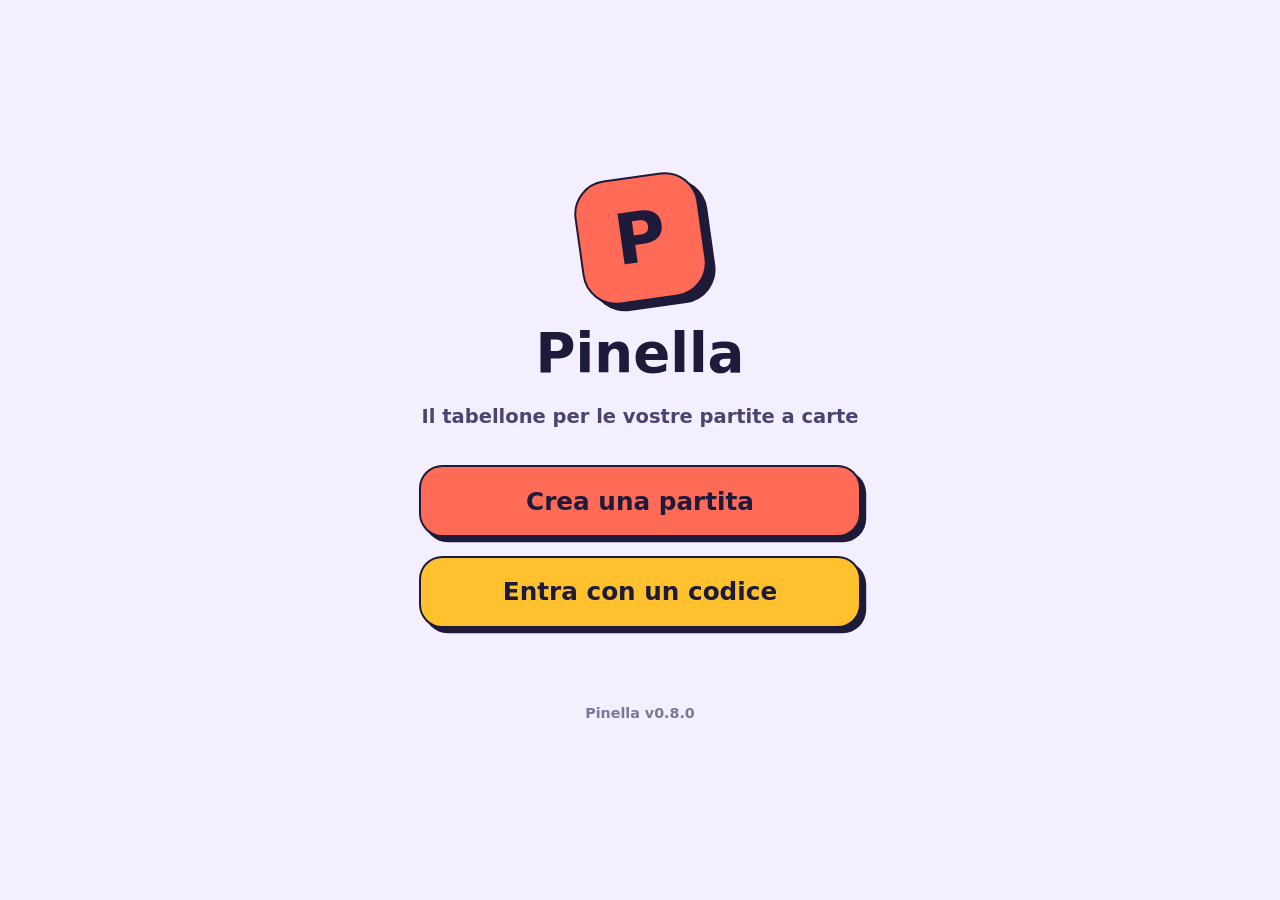
==== commit aad7a60d: "Stile grafico selezionabile a inizio partita (#17) Il master sceglie lo stile nella creazione della " ====
--- a/public/index.html
+++ b/public/index.html
@@ -17,12 +17,12 @@
 <link rel="apple-touch-icon" href="icons/apple-touch-icon.png">
 <link rel="preconnect" href="https://fonts.googleapis.com">
 <link rel="stylesheet" href="https://fonts.googleapis.com/css2?family=Fredoka:wght@500;600;700&family=Nunito:wght@600;700;800&display=swap">
-<link rel="stylesheet" href="app.css?v=0.7.0">
+<link rel="stylesheet" href="app.css?v=0.8.0">
 </head>
 <body>
 <main id="app" aria-live="polite"><div class="ph center"><p class="lbl">Caricamento…</p></div></main>
 <noscript><p style="padding:24px;font-family:sans-serif">Pinella ha bisogno di JavaScript attivo.</p></noscript>
-<script src="vendor/qrcode.js?v=0.7.0"></script>
-<script src="app.js?v=0.7.0"></script>
+<script src="vendor/qrcode.js?v=0.8.0"></script>
+<script src="app.js?v=0.8.0"></script>
 </body>
 </html>
--- a/public/app.css
+++ b/public/app.css
@@ -3,7 +3,9 @@
   --ink:#1E1B3A; --lilac:#F3EFFF; --paper:#FFFFFF; --muted:#4A4570; --line:#D3CBEF;
   --night:#17132E; --night-2:#241E45; --night-3:#3A3363; --soft:#C9C3EA; --danger:#B23A28; --ok:#0F7A6E;
   --coral:#FF6B57; --teal:#18C2B0; --sun:#FFC22E; --lav:#A48BFF; --sky:#3AA0FF; --pink:#FF8FC7;
+  --b-accent:#FFC22E; --key-alt:#E4DEFF; --placeholder:#B5AFD3; --accent:#5B3FD6; --win-bg:#FFF4D1;
   --display:'Fredoka','Trebuchet MS',system-ui,sans-serif;
+  --deco:var(--display); --deco-w:700;     /* font dei titoli: cambia con lo stile grafico */
   --body:'Nunito',system-ui,-apple-system,'Segoe UI',sans-serif;
   color-scheme:light;
 }
@@ -69,7 +71,7 @@
 .chips{display:flex;flex-wrap:wrap;gap:5px;flex:1;min-width:0}
 .pchip{min-height:28px;padding:0 10px;border-radius:14px;display:inline-flex;align-items:center;gap:5px;font:800 13px var(--body);background:var(--lilac);white-space:nowrap}
 .pchip.master{background:var(--ink);color:#fff}
-.pchip.free{background:transparent;border:2px dashed #8A84B0;color:var(--muted);min-height:24px}
+.pchip.free{background:transparent;border:2px dashed var(--muted);color:var(--muted);min-height:24px}
 .pchip .on{width:7px;height:7px;border-radius:4px;background:#2BB673}
 .pchip .x{border:none;background:transparent;padding:0 0 0 2px;font:800 15px var(--body);line-height:1;color:var(--muted)}
 .codebox{display:flex;gap:14px;align-items:center;padding:12px;flex-wrap:wrap;justify-content:center}
@@ -77,7 +79,7 @@
 .codetiles span{width:40px;height:48px;border-radius:11px;border:2px solid var(--ink);display:grid;place-items:center;font:700 26px var(--display)}
 .joinurl{font-size:12px;font-weight:700;color:var(--muted);word-break:break-all;user-select:all}
 .check{display:flex;align-items:center;gap:10px;font-weight:800;font-size:15px}
-.check input{width:22px;height:22px;accent-color:#5B3FD6;flex-shrink:0}
+.check input{width:22px;height:22px;accent-color:var(--accent);flex-shrink:0}
 
 /* tastierino */
 .display{display:flex;align-items:center;gap:10px;padding:10px 14px}
@@ -86,11 +88,11 @@
 .sign button.on{background:var(--teal)}
 .sign button.on.neg{background:var(--coral)}
 .num{flex:1;text-align:right;font:700 50px/1 var(--display);font-variant-numeric:tabular-nums}
-.num.placeholder{color:#B5AFD3}
+.num.placeholder{color:var(--placeholder)}
 .keys{display:grid;grid-template-columns:repeat(3,minmax(0,1fr));gap:8px}
 .keys button{height:clamp(46px,7.2vh,58px);border-radius:15px;border:2px solid var(--ink);background:var(--paper);font:600 25px var(--display)}
-.keys button.alt{background:#E4DEFF}
-.keys button:active{background:#E4DEFF}
+.keys button.alt{background:var(--key-alt)}
+.keys button:active{background:var(--key-alt)}
 .status{display:flex;flex-direction:column;gap:5px}
 .status div{display:flex;align-items:center;gap:9px;font-size:14px;font-weight:800}
 .status .ok{color:var(--ok)} .status .wait{color:var(--muted)}
@@ -313,3 +315,106 @@
 .bd.tall .htable td:first-child{font-size:15px}
 .bd.tall .epanel{grid-template-columns:minmax(0,1fr) 380px}
 .bd.tall .epanel .keys button{font-size:28px}
+
+/* ===================================================================
+   Stili grafici della partita (issue #17)
+   Ogni stile ridefinisce gli stessi token: fondo e carte dei telefoni, inchiostro,
+   i colori dei tre bottoni (coral = principale, sun = secondario, teal = avvio),
+   la palette scura del tabellone e il font dei titoli. Numeri e punteggi restano
+   in Fredoka per essere leggibili da lontano.
+   Il motivo di sfondo (--pat-light / --pat-dark) lo genera app.js dalle emoji del tema.
+   =================================================================== */
+body{background-image:var(--pat-light,none)}
+body.dark{background-image:none}
+.bd{background-image:var(--pat-dark,none)}
+.h1,.logo,.banner b,.win h3,.home-title{font-family:var(--deco);font-weight:var(--deco-w)}
+.logo{position:relative}
+.lsticker{position:absolute;right:-16px;bottom:-12px;font-size:40px;line-height:1;transform:rotate(12deg);font-family:system-ui,sans-serif}
+
+body[data-theme="halloween"]{
+  --b-accent:#FF9A3D;
+  --ink:#2A1633; --lilac:#FCE6D0; --paper:#FFF9F2; --muted:#6B4E72; --line:#E9CDB7; --placeholder:#C9A9B9;
+  --night:#150D1D; --night-2:#2A1838; --night-3:#46295A; --soft:#D9C6E8; --ok:#3E8A2A;
+  --coral:#FF7A1A; --teal:#7FD44C; --sun:#C9A2FF; --lav:#C9A2FF; --sky:#A46CF0;
+  --key-alt:#F6D5B8; --accent:#E8650C; --win-bg:#FFE2C2;
+  --deco:'Creepster','Fredoka',cursive; --deco-w:400;
+}
+
+body[data-theme="pasqua"]{
+  --b-accent:#FFE27A;
+  --ink:#3A2D4D; --lilac:#EEF7E3; --paper:#FFFFFF; --muted:#66597A; --line:#D5E6C4; --placeholder:#B9C9AE;
+  --night:#2B2140; --night-2:#3C2E57; --night-3:#5A4979; --soft:#E4D9F6;
+  --coral:#FF9EC4; --teal:#8FDCC4; --sun:#FFE27A; --lav:#CDBBFF; --sky:#7FB5FF;
+  --key-alt:#E2F0D2; --accent:#E86FA3; --win-bg:#FFF6CF;
+  --deco:'Pacifico','Fredoka',cursive; --deco-w:400;
+}
+body[data-theme="natale"]{
+  --b-accent:#F4C542;
+  --ink:#1D2B22; --lilac:#F9F1E3; --paper:#FFFFFF; --muted:#566656; --line:#E4D6BE; --placeholder:#C3B79F;
+  --night:#0E2A1C; --night-2:#1A3D2A; --night-3:#2D5A41; --soft:#CFE4D3;
+  --coral:#EE4A55; --teal:#3BAA74; --sun:#F4C542; --lav:#F8C9CC; --sky:#2F8F5F;
+  --key-alt:#F1E4CC; --accent:#C9252F; --win-bg:#FCE7C3;
+  --deco:'Mountains of Christmas','Fredoka',cursive; --deco-w:700;
+}
+body[data-theme="capodanno"]{
+  --b-accent:#F2C14E;
+  --ink:#16172E; --lilac:#ECEEF6; --paper:#FFFFFF; --muted:#54587A; --line:#CFD3E4; --placeholder:#A9AECB;
+  --night:#0A0C22; --night-2:#181B3C; --night-3:#2C305D; --soft:#C9CCEA;
+  --coral:#F2C14E; --teal:#4FD1C5; --sun:#FF7FA8; --lav:#D9DDF0; --sky:#6E8BFF;
+  --key-alt:#DDE1EE; --accent:#B68A1E; --win-bg:#FFF1C9;
+  --deco:'Righteous','Fredoka',sans-serif; --deco-w:400;
+}
+
+body[data-theme="befana"]{
+  --b-accent:#F7C548;
+  --ink:#2C1F1A; --lilac:#EFE8F3; --paper:#FFFDF8; --muted:#6A5862; --line:#DCCFDD; --placeholder:#B7A8B6;
+  --night:#121834; --night-2:#21294C; --night-3:#384170; --soft:#D5D3EA;
+  --coral:#E5383B; --teal:#C98A4B; --sun:#F7C548; --lav:#F3C3D4; --sky:#5B6FCB;
+  --key-alt:#E2D8E7; --accent:#B8262A; --win-bg:#FFF0C9;
+  --deco:'Henny Penny','Fredoka',cursive; --deco-w:400;
+}
+body[data-theme="mare"]{
+  --b-accent:#FFD36E;
+  --ink:#0E2C44; --lilac:#E3F5FA; --paper:#FFFFFF; --muted:#466A82; --line:#BFE2EE; --placeholder:#9CC3D3;
+  --night:#06293F; --night-2:#0B3D5C; --night-3:#165A80; --soft:#BEE3F2;
+  --coral:#FF7F5C; --teal:#2EC4B6; --sun:#FFD36E; --lav:#A9DEF9; --sky:#1C8DD0;
+  --key-alt:#D1ECF4; --accent:#1C8DD0; --win-bg:#FFF2CC;
+  --deco:'Lilita One','Fredoka',sans-serif; --deco-w:400;
+}
+body[data-theme="casino"]{
+  --b-accent:#E8B923;
+  --ink:#121212; --lilac:#E7F1E9; --paper:#FFFFFF; --muted:#4A5A4F; --line:#C7DCCD; --placeholder:#A5BBAC;
+  --night:#0A3A23; --night-2:#114F31; --night-3:#1D6B44; --soft:#CDE8D6;
+  --coral:#EF4B5A; --teal:#2FA463; --sun:#E8B923; --lav:#F2D9A2; --sky:#1F8A4C;
+  --key-alt:#D6E7DA; --accent:#C3172A; --win-bg:#FBEBC0;
+  --deco:'Limelight','Fredoka',serif; --deco-w:400;
+}
+body[data-theme="casino"] .bd .tcard,body[data-theme="casino"] .bd .trow-b{box-shadow:inset 0 0 0 1px rgba(232,185,35,.25)}
+
+body[data-theme="compleanno"]{
+  --b-accent:#FFD23F;
+  --ink:#2B1B3D; --lilac:#FFEEF5; --paper:#FFFFFF; --muted:#6A557C; --line:#F3CFE0; --placeholder:#D3AFC4;
+  --night:#290F39; --night-2:#3E1A54; --night-3:#5D2D7A; --soft:#ECD5F6;
+  --coral:#FF5DA2; --teal:#3ED6C4; --sun:#FFD23F; --lav:#D4B5FF; --sky:#9B5DE5;
+  --key-alt:#F9DDE9; --accent:#E23E86; --win-bg:#FFF4C6;
+  --deco:'Chewy','Fredoka',cursive; --deco-w:400;
+}
+
+/* selettore nella creazione partita: ogni tessera si colora con il suo stile */
+.thms{display:grid;grid-template-columns:repeat(3,minmax(0,1fr));gap:8px}
+.thm{position:relative;display:flex;flex-direction:column;align-items:flex-start;gap:3px;padding:8px 9px 7px;min-height:66px;border-radius:15px;
+  border:2px solid var(--ink);background:var(--tb);color:var(--tk);text-align:left;overflow:hidden}
+.thm.on{box-shadow:4px 4px 0 var(--ink);outline:3px solid var(--tc);outline-offset:-6px}
+.thm .te{font-size:22px;line-height:1;font-family:system-ui,sans-serif}
+.thm .tn{font:800 13px var(--body);line-height:1.1}
+.thm .ts{display:flex;gap:3px;margin-top:auto}
+.thm .ts i{width:10px;height:10px;border-radius:3px;border:1.5px solid var(--tk)}
+.thm .tk{position:absolute;top:6px;right:7px;width:20px;height:20px;border-radius:10px;background:var(--tk);color:var(--tb);display:grid;place-items:center;font:800 12px var(--body)}
+.confetti.emo{background:none!important;width:auto!important;height:auto!important;font-size:22px;line-height:1;font-family:system-ui,sans-serif}
+.banner b .be{font-family:system-ui,sans-serif;font-size:.8em;margin-right:8px}
+/* accento caldo del tabellone (bottone Punti, annunci, badge, timer, traguardo nel grafico) */
+.bbtn.primary{background:var(--b-accent);border-color:var(--b-accent)}
+.banner,.badge,.sprog{background:var(--b-accent)}
+.bd-top .timer{color:var(--b-accent)}
+.spause.on{background:var(--b-accent)}
+.win .btn.sun{background:var(--b-accent)}
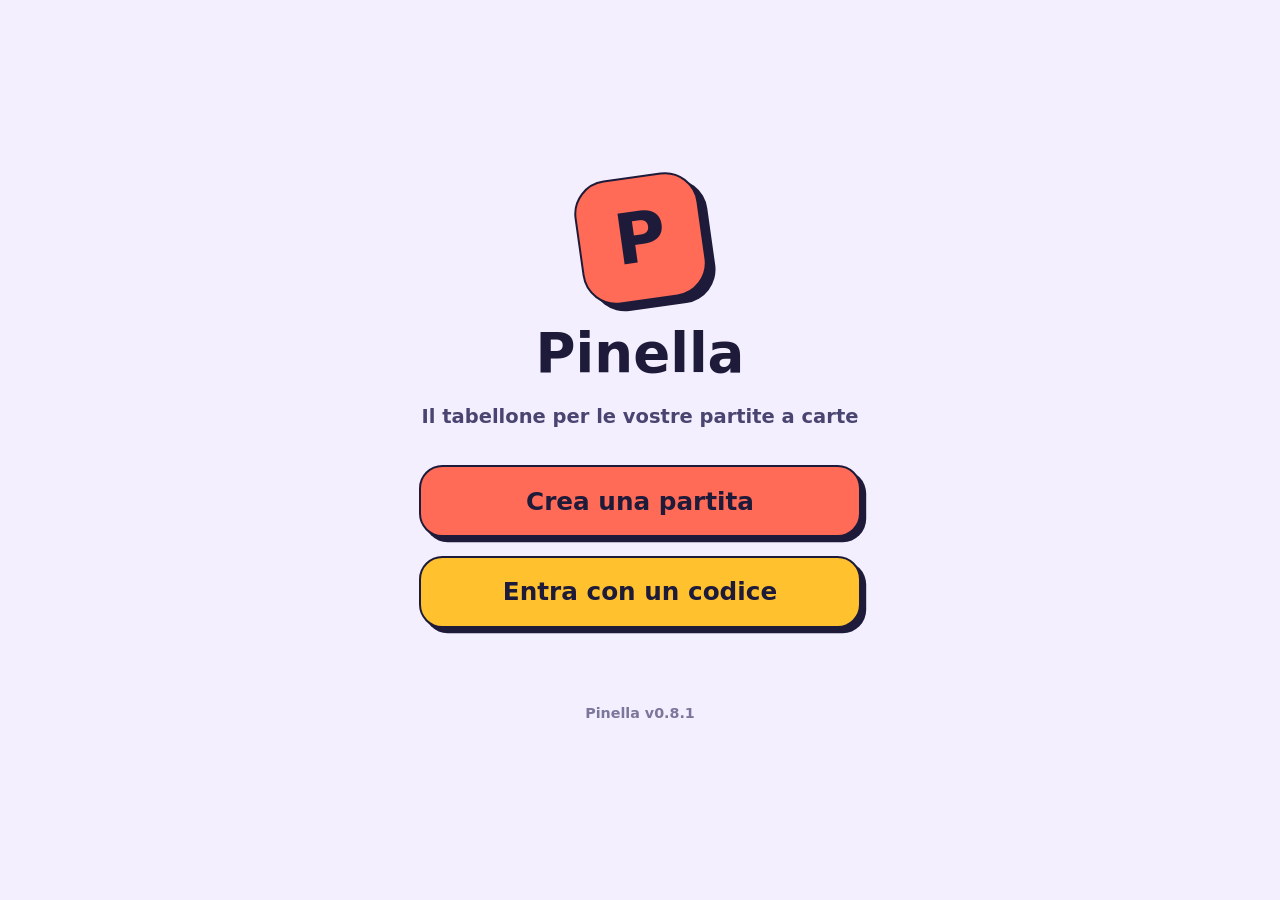
==== commit 13f40130: "Stili grafici più marcati (#19) Emoji per ogni squadra su tutte le schermate, sfumature e motivo di " ====
--- a/public/index.html
+++ b/public/index.html
@@ -17,12 +17,12 @@
 <link rel="apple-touch-icon" href="icons/apple-touch-icon.png">
 <link rel="preconnect" href="https://fonts.googleapis.com">
 <link rel="stylesheet" href="https://fonts.googleapis.com/css2?family=Fredoka:wght@500;600;700&family=Nunito:wght@600;700;800&display=swap">
-<link rel="stylesheet" href="app.css?v=0.8.0">
+<link rel="stylesheet" href="app.css?v=0.8.1">
 </head>
 <body>
 <main id="app" aria-live="polite"><div class="ph center"><p class="lbl">Caricamento…</p></div></main>
 <noscript><p style="padding:24px;font-family:sans-serif">Pinella ha bisogno di JavaScript attivo.</p></noscript>
-<script src="vendor/qrcode.js?v=0.8.0"></script>
-<script src="app.js?v=0.8.0"></script>
+<script src="vendor/qrcode.js?v=0.8.1"></script>
+<script src="app.js?v=0.8.1"></script>
 </body>
 </html>
--- a/public/app.css
+++ b/public/app.css
@@ -324,14 +324,17 @@
    in Fredoka per essere leggibili da lontano.
    Il motivo di sfondo (--pat-light / --pat-dark) lo genera app.js dalle emoji del tema.
    =================================================================== */
-body{background-image:var(--pat-light,none)}
+body{background-image:var(--pat-light,none),var(--grad-light,none);background-attachment:fixed}
 body.dark{background-image:none}
-.bd{background-image:var(--pat-dark,none)}
-.h1,.logo,.banner b,.win h3,.home-title{font-family:var(--deco);font-weight:var(--deco-w)}
+.bd{background-image:var(--pat-dark,none),var(--grad-dark,none)}
+.h1,.logo,.banner b,.win h3,.home-title,.bd-top .hand,.bd .ttl{font-family:var(--deco);font-weight:var(--deco-w)}
 .logo{position:relative}
 .lsticker{position:absolute;right:-16px;bottom:-12px;font-size:40px;line-height:1;transform:rotate(12deg);font-family:system-ui,sans-serif}
 
 body[data-theme="halloween"]{
+  --grad-light:radial-gradient(120% 60% at 50% 0%,#FFC48A 0,rgba(255,196,138,0) 70%),linear-gradient(#FCE6D0,#F4C9A8);
+  --grad-dark:radial-gradient(70% 90% at 85% 0%,rgba(255,122,26,.30) 0,rgba(255,122,26,0) 60%),radial-gradient(60% 80% at 0% 100%,rgba(164,108,240,.28) 0,rgba(164,108,240,0) 60%);
+  --ring:rgba(255,122,26,.45);
   --b-accent:#FF9A3D;
   --ink:#2A1633; --lilac:#FCE6D0; --paper:#FFF9F2; --muted:#6B4E72; --line:#E9CDB7; --placeholder:#C9A9B9;
   --night:#150D1D; --night-2:#2A1838; --night-3:#46295A; --soft:#D9C6E8; --ok:#3E8A2A;
@@ -341,6 +344,9 @@
 }
 
 body[data-theme="pasqua"]{
+  --grad-light:radial-gradient(90% 50% at 15% 0%,#FFE0EE 0,rgba(255,224,238,0) 70%),radial-gradient(90% 50% at 90% 100%,#FFF4C2 0,rgba(255,244,194,0) 70%),linear-gradient(#EEF7E3,#E2F1D3);
+  --grad-dark:radial-gradient(70% 90% at 90% 0%,rgba(255,158,196,.28) 0,rgba(255,158,196,0) 60%),radial-gradient(60% 80% at 0% 100%,rgba(143,220,196,.22) 0,rgba(143,220,196,0) 60%);
+  --ring:rgba(255,226,122,.40);
   --b-accent:#FFE27A;
   --ink:#3A2D4D; --lilac:#EEF7E3; --paper:#FFFFFF; --muted:#66597A; --line:#D5E6C4; --placeholder:#B9C9AE;
   --night:#2B2140; --night-2:#3C2E57; --night-3:#5A4979; --soft:#E4D9F6;
@@ -349,6 +355,9 @@
   --deco:'Pacifico','Fredoka',cursive; --deco-w:400;
 }
 body[data-theme="natale"]{
+  --grad-light:radial-gradient(100% 50% at 50% 0%,#FFFFFF 0,rgba(255,255,255,0) 70%),linear-gradient(#F9F1E3,#F0DFC4);
+  --grad-dark:radial-gradient(70% 90% at 50% -10%,rgba(244,197,66,.22) 0,rgba(244,197,66,0) 60%),radial-gradient(60% 80% at 100% 100%,rgba(238,74,85,.22) 0,rgba(238,74,85,0) 60%);
+  --ring:rgba(244,197,66,.50);
   --b-accent:#F4C542;
   --ink:#1D2B22; --lilac:#F9F1E3; --paper:#FFFFFF; --muted:#566656; --line:#E4D6BE; --placeholder:#C3B79F;
   --night:#0E2A1C; --night-2:#1A3D2A; --night-3:#2D5A41; --soft:#CFE4D3;
@@ -357,6 +366,9 @@
   --deco:'Mountains of Christmas','Fredoka',cursive; --deco-w:700;
 }
 body[data-theme="capodanno"]{
+  --grad-light:radial-gradient(100% 55% at 50% 0%,#FFF3D1 0,rgba(255,243,209,0) 70%),linear-gradient(#ECEEF6,#DADFEF);
+  --grad-dark:radial-gradient(60% 80% at 20% 0%,rgba(242,193,78,.25) 0,rgba(242,193,78,0) 60%),radial-gradient(60% 80% at 90% 10%,rgba(255,127,168,.20) 0,rgba(255,127,168,0) 60%),radial-gradient(70% 90% at 50% 120%,rgba(110,139,255,.25) 0,rgba(110,139,255,0) 60%);
+  --ring:rgba(242,193,78,.55);
   --b-accent:#F2C14E;
   --ink:#16172E; --lilac:#ECEEF6; --paper:#FFFFFF; --muted:#54587A; --line:#CFD3E4; --placeholder:#A9AECB;
   --night:#0A0C22; --night-2:#181B3C; --night-3:#2C305D; --soft:#C9CCEA;
@@ -366,6 +378,9 @@
 }
 
 body[data-theme="befana"]{
+  --grad-light:radial-gradient(100% 50% at 80% 0%,#FFF1C6 0,rgba(255,241,198,0) 65%),linear-gradient(#EFE8F3,#E1D5EA);
+  --grad-dark:radial-gradient(40% 55% at 88% 12%,rgba(247,197,72,.35) 0,rgba(247,197,72,0) 60%),radial-gradient(70% 80% at 0% 100%,rgba(91,111,203,.30) 0,rgba(91,111,203,0) 60%);
+  --ring:rgba(247,197,72,.40);
   --b-accent:#F7C548;
   --ink:#2C1F1A; --lilac:#EFE8F3; --paper:#FFFDF8; --muted:#6A5862; --line:#DCCFDD; --placeholder:#B7A8B6;
   --night:#121834; --night-2:#21294C; --night-3:#384170; --soft:#D5D3EA;
@@ -374,6 +389,9 @@
   --deco:'Henny Penny','Fredoka',cursive; --deco-w:400;
 }
 body[data-theme="mare"]{
+  --grad-light:linear-gradient(#E9F8FC 0,#CFEFF7 65%,#F6E7C4 100%);
+  --grad-dark:linear-gradient(180deg,rgba(28,141,208,.0) 0,rgba(28,141,208,.18) 55%,rgba(46,196,182,.25) 100%),radial-gradient(60% 50% at 80% 0%,rgba(255,211,110,.22) 0,rgba(255,211,110,0) 60%);
+  --ring:rgba(255,211,110,.40);
   --b-accent:#FFD36E;
   --ink:#0E2C44; --lilac:#E3F5FA; --paper:#FFFFFF; --muted:#466A82; --line:#BFE2EE; --placeholder:#9CC3D3;
   --night:#06293F; --night-2:#0B3D5C; --night-3:#165A80; --soft:#BEE3F2;
@@ -382,6 +400,9 @@
   --deco:'Lilita One','Fredoka',sans-serif; --deco-w:400;
 }
 body[data-theme="casino"]{
+  --grad-light:radial-gradient(110% 70% at 50% 40%,#F2F8F3 0,#D3E7D8 100%);
+  --grad-dark:radial-gradient(90% 90% at 50% 45%,rgba(47,164,99,.35) 0,rgba(10,58,35,0) 70%),repeating-linear-gradient(45deg,rgba(255,255,255,.025) 0 2px,transparent 2px 6px);
+  --ring:rgba(232,185,35,.55);
   --b-accent:#E8B923;
   --ink:#121212; --lilac:#E7F1E9; --paper:#FFFFFF; --muted:#4A5A4F; --line:#C7DCCD; --placeholder:#A5BBAC;
   --night:#0A3A23; --night-2:#114F31; --night-3:#1D6B44; --soft:#CDE8D6;
@@ -389,9 +410,11 @@
   --key-alt:#D6E7DA; --accent:#C3172A; --win-bg:#FBEBC0;
   --deco:'Limelight','Fredoka',serif; --deco-w:400;
 }
-body[data-theme="casino"] .bd .tcard,body[data-theme="casino"] .bd .trow-b{box-shadow:inset 0 0 0 1px rgba(232,185,35,.25)}
 
 body[data-theme="compleanno"]{
+  --grad-light:radial-gradient(90% 50% at 10% 0%,#FFD6EA 0,rgba(255,214,234,0) 70%),radial-gradient(90% 50% at 95% 100%,#FFF0B8 0,rgba(255,240,184,0) 70%),linear-gradient(#FFEEF5,#FBE0EE);
+  --grad-dark:radial-gradient(60% 80% at 10% 0%,rgba(255,93,162,.30) 0,rgba(255,93,162,0) 60%),radial-gradient(60% 80% at 100% 100%,rgba(62,214,196,.22) 0,rgba(62,214,196,0) 60%),radial-gradient(50% 60% at 90% 0%,rgba(255,210,63,.20) 0,rgba(255,210,63,0) 60%);
+  --ring:rgba(255,93,162,.45);
   --b-accent:#FFD23F;
   --ink:#2B1B3D; --lilac:#FFEEF5; --paper:#FFFFFF; --muted:#6A557C; --line:#F3CFE0; --placeholder:#D3AFC4;
   --night:#290F39; --night-2:#3E1A54; --night-3:#5D2D7A; --soft:#ECD5F6;
@@ -418,3 +441,32 @@
 .bd-top .timer{color:var(--b-accent)}
 .spause.on{background:var(--b-accent)}
 .win .btn.sun{background:var(--b-accent)}
+
+/* ---- stili più marcati (issue #19) ---- */
+/* emoji della squadra davanti al nome */
+.tico{display:inline-block;margin-right:.3em;font-family:system-ui,'Apple Color Emoji','Segoe UI Emoji',sans-serif;font-weight:400;font-style:normal;transform:rotate(-6deg)}
+.tico.big{margin:0 0 0 .3em;transform:rotate(8deg)}
+/* cornice a tema delle squadre sul tabellone (la squadra in testa mantiene il suo colore) */
+.bd .tcard,.bd .trow-b{box-shadow:inset 0 0 0 2px var(--ring,transparent)}
+.bd .tcard{background:linear-gradient(180deg,rgba(255,255,255,.06),rgba(255,255,255,0) 45%),var(--night-2)}
+/* particelle di sottofondo: dietro il contenuto sui telefoni, sopra (tenui) sul tabellone */
+.fx{position:fixed;inset:0;overflow:hidden;pointer-events:none;z-index:0;opacity:.55}
+#app{position:relative;z-index:1}
+body.dark .fx{z-index:3;opacity:.38}
+body.calm .fx{display:none}
+.fx span{position:absolute;left:var(--x);top:var(--y);font-size:var(--s);line-height:1;font-family:system-ui,'Apple Color Emoji','Segoe UI Emoji',sans-serif;color:#fff;will-change:transform;
+  animation:var(--anim) var(--d) linear var(--dl) infinite}
+body:not(.dark) .fx span{color:var(--muted)}
+.fx-fall span{top:-8%;--anim:fxFall}
+.fx-rise span{top:auto;bottom:-8%;--anim:fxRise}
+.fx-fly span{left:-10%;--anim:fxFly}
+.fx-twinkle span{--anim:fxTwinkle;animation-timing-function:ease-in-out}
+.fx .bub{display:block;width:var(--s);height:var(--s);border-radius:50%;border:2px solid currentColor;background:radial-gradient(circle at 32% 30%,rgba(255,255,255,.7) 0 18%,rgba(255,255,255,.08) 22%)}
+.fx .dot{display:block;width:calc(var(--s) * .45);height:calc(var(--s) * .45);border-radius:50%;background:currentColor}
+@keyframes fxFall{from{transform:translate(0,0) rotate(0)}50%{transform:translate(18px,60vh) rotate(var(--r))}to{transform:translate(-10px,118vh) rotate(calc(var(--r) * 2))}}
+@keyframes fxRise{from{transform:translate(0,0)}33%{transform:translate(14px,-40vh)}66%{transform:translate(-12px,-80vh)}to{transform:translate(6px,-118vh)}}
+@keyframes fxFly{from{transform:translate(0,0) rotate(var(--r))}25%{transform:translate(30vw,-6vh) rotate(0)}50%{transform:translate(60vw,4vh) rotate(var(--r))}75%{transform:translate(90vw,-5vh) rotate(0)}to{transform:translate(122vw,2vh) rotate(var(--r))}}
+@keyframes fxTwinkle{0%,100%{transform:scale(.3);opacity:0}50%{transform:scale(1.15) rotate(var(--r));opacity:1}}
+@media (prefers-reduced-motion:reduce){.fx{display:none}}
+/* sul fondo scuro del tabellone le emoji scure (♠️, 🎩…) hanno un alone chiaro */
+.bd .tico{filter:drop-shadow(0 0 1.5px rgba(255,255,255,.85))}
